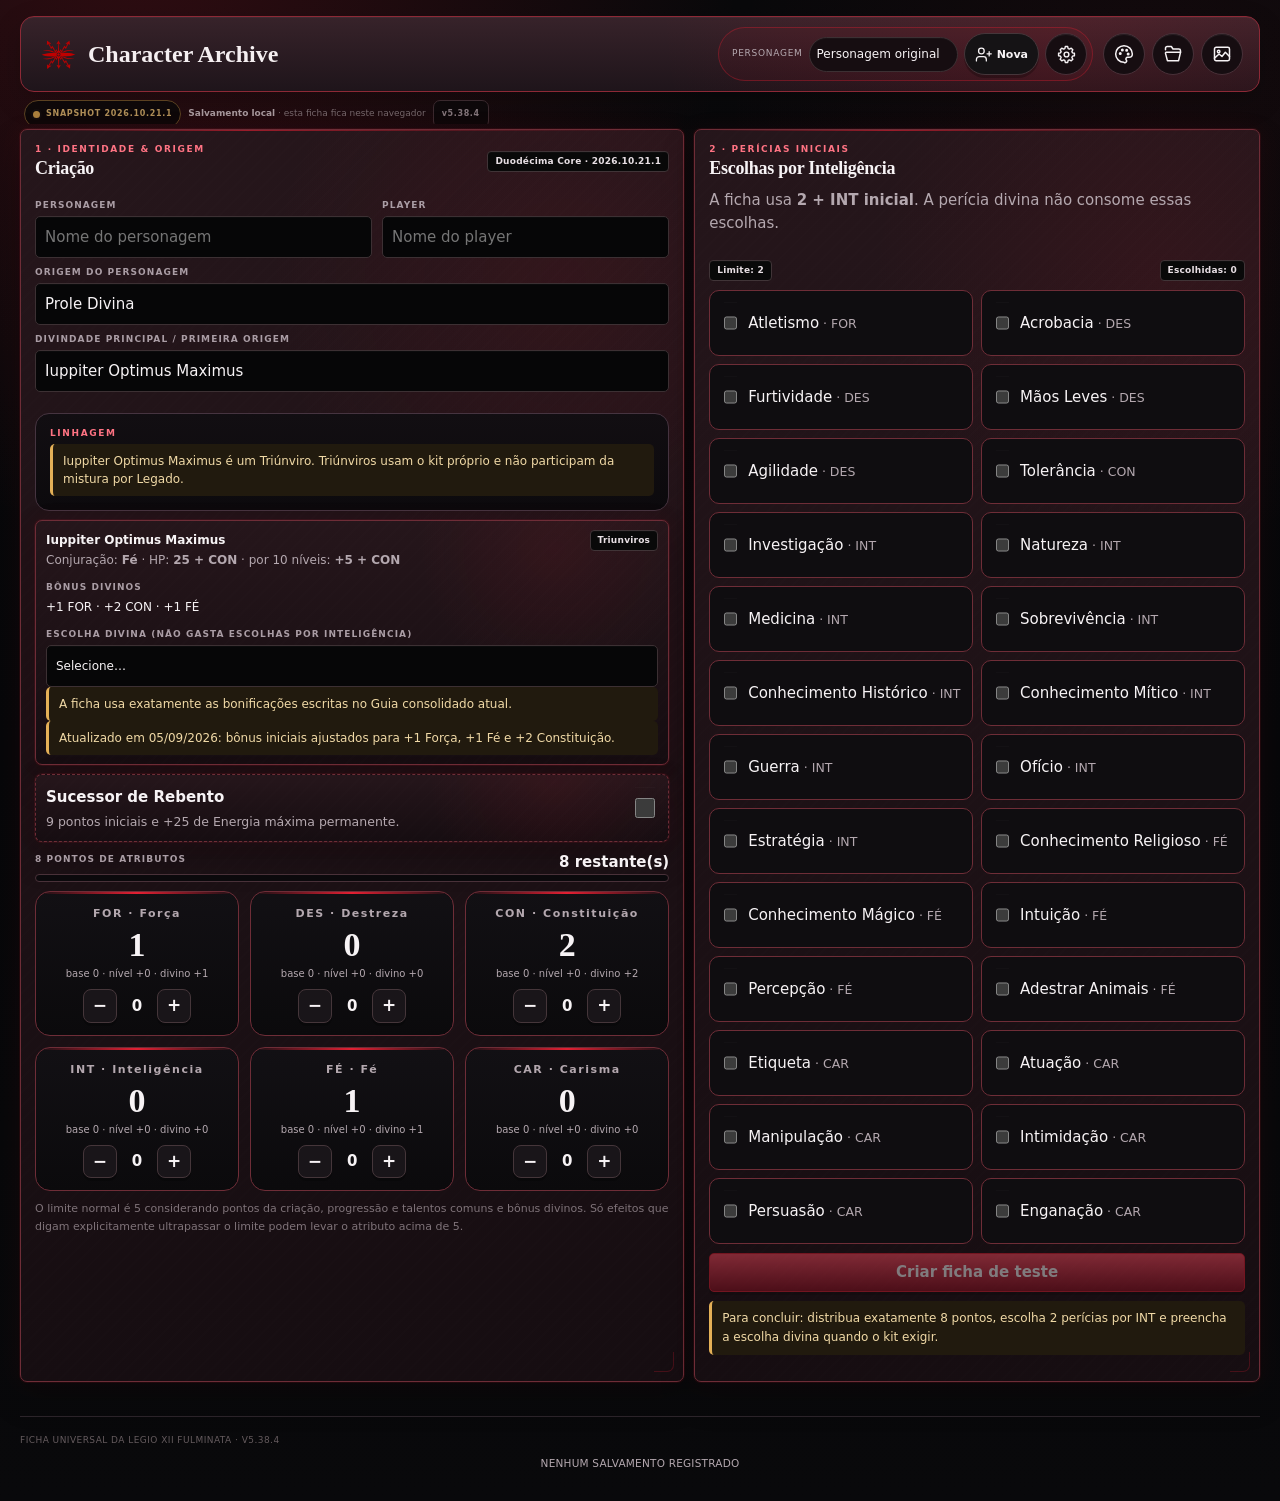
==== index.html @ 968c0056 "chore: publish archive import menu fix v5.38.4" ====
<!doctype html>
<html lang="pt-BR">
<head>
  <meta charset="utf-8">
  <meta name="viewport" content="width=device-width,initial-scale=1">
  <meta name="theme-color" content="#050505">
  <title>Character Archive — Legio XII Fulminata · v5.38.4</title>
  <link rel="stylesheet" href="styles-v511.css?v=v5.21.1-ability-deck-polish">
  <link rel="stylesheet" href="theme-consistency-v518.css?v=5.18.1">
  <link rel="stylesheet" href="critical-usability-v519.css?v=5.19.0">
  <link rel="stylesheet" href="visual-polish-v5191.css?v=5.21.1">
  <link rel="stylesheet" href="inventory-compact-v522.css?v=5.22.0">
  <link rel="stylesheet" href="multi-character-v523.css?v=5.23.1">
  <link rel="stylesheet" href="header-unified-v525.css?v=5.25.0">
  <link rel="stylesheet" href="mobile-stability-v526.css?v=5.26.0">
  <link rel="stylesheet" href="inventory-visual-v527.css?v=5.27.0">
  <link rel="stylesheet" href="visual-finish-v527.css?v=5.27.0">
  <link rel="stylesheet" href="backup-safety-v528.css?v=5.28.0">
  <link rel="stylesheet" href="motion-icons-v529.css?v=5.29.0">
  <link rel="stylesheet" href="interface-polish-v530.css?v=5.30.0">
  <link rel="stylesheet" href="safety-mobile-v532.css?v=5.32.0">
  <link rel="stylesheet" href="deck-reorder-v535.css?v=5.35.0">
  <link rel="stylesheet" href="diagnostics-v536.css?v=5.36.0">
  <link rel="stylesheet" href="skills-search-collapse-v537.css?v=5.37.2">
  <link rel="stylesheet" href="familiars-compact-v538.css?v=5.38.1">
</head>
<body data-theme="standard" data-mode="dark" data-palette="red" data-special="none">
  <div class="theme-ambient-layer theme-ambient-back" data-theme-layer="back" aria-hidden="true"></div>
  <div class="theme-ambient-layer theme-ambient-front" data-theme-layer="front" aria-hidden="true"></div>
  <main class="shell">
    <section class="archive-brandbar" aria-label="Identificação da ficha">
      <div class="archive-brand-copy">
        <span class="archive-brand-kicker">LEGIO XII FULMINATA</span>
        <strong>Character Archive</strong>
      </div>
      <div class="appearance-top-actions" aria-label="Aparência da ficha">
        <button id="themePaletteBtn" class="theme-toggle theme-palette-btn" type="button" aria-haspopup="dialog" aria-controls="themeDialog" title="Escolher tema padrão"><span id="themePaletteSwatch" class="theme-palette-swatch" aria-hidden="true"></span><span class="theme-toggle-copy"><small>TEMA</small><b id="themePaletteLabel">Vermelho · Dark</b></span></button>
        <button id="themeSpecialBtn" class="theme-toggle theme-special-btn" type="button" aria-haspopup="dialog" aria-controls="themeDialog" title="Escolher tema especial"><span id="themeSpecialSwatch" class="theme-special-swatch" aria-hidden="true">✦</span><span class="theme-toggle-copy"><small>ESPECIAL</small><b id="themeSpecialLabel">Nenhum</b></span></button>
      </div>
    </section>

    <header id="siteBanner" class="profile-cover profile-cover-pure" aria-label="Banner do personagem">
      <img id="siteBannerImage" class="profile-cover-image hidden" alt="Banner do personagem">
      <div id="siteBannerEmpty" class="profile-cover-empty" aria-hidden="true"></div>
    </header>

    <section class="archive-toolbar" aria-label="Arquivo e personalização da ficha">
      <div class="archive-toolbar-copy">
        <div id="coreStatus" class="core-status loading" title="Sincronizando regras"><i></i><span>CORE…</span></div>
        <span class="archive-save-note"><b>Salvamento local</b> · esta ficha fica neste navegador</span>
        <span class="version-chip" title="Versão da ficha">v5.38.4</span>
      </div>
      <div class="actions archive-actions">
        <button id="exportBtn" class="ghost small-btn" type="button">Exportar JSON</button>
        <button id="importJsonBtn" class="ghost small-btn" type="button" aria-controls="importInput">Importar JSON</button><input id="importInput" type="file" accept=".json,application/json" hidden aria-label="Selecionar arquivo JSON de ficha">
        <button id="backupsBtn" class="ghost small-btn" type="button">Backups</button>
        <button id="helpBtn" class="ghost small-btn" type="button">Ajuda</button>
        <label id="bannerBtn" class="primary file-btn small-btn banner-upload-label" for="bannerUploadInput" role="button" tabindex="0">Adicionar banner</label>
        <button id="editBannerBtn" class="ghost small-btn hidden" type="button">Ajustar recorte</button>
        <button id="clearBannerBtn" class="ghost small-btn hidden" type="button">Remover banner</button>
        <button id="resetBtn" class="danger small-btn" type="button">Resetar</button>
        <input id="bannerUploadInput" type="file" accept="image/*" hidden>
      </div>
    </section>

    <section id="creationView" class="grid two"></section>
    <section id="sheetView" class="hidden"></section>

    <footer><p>Ficha Universal da Legio XII Fulminata · v5.37.2</p></footer>
  </main>

  <dialog id="bannerCropDialog" class="banner-crop-dialog">
    <form method="dialog" class="banner-crop-card" id="bannerCropForm">
      <div class="row between banner-crop-head"><div><p class="eyebrow">BANNER</p><h2>Escolher recorte</h2><p class="muted compact">O banner fica fixo no topo. Arraste o enquadramento pelos controles até a imagem ficar como você quer.</p></div><button value="cancel" class="theme-dialog-close" aria-label="Fechar">×</button></div>
      <div class="banner-crop-viewport" id="bannerCropViewport"><img id="bannerCropPreview" alt="Prévia do recorte"></div>
      <div class="banner-crop-controls">
        <label><span>Horizontal</span><input id="bannerCropX" type="range" min="0" max="100" step="1" value="50"><b id="bannerCropXValue">50%</b></label>
        <label><span>Vertical</span><input id="bannerCropY" type="range" min="0" max="100" step="1" value="50"><b id="bannerCropYValue">50%</b></label>
        <label><span>Zoom</span><input id="bannerCropScale" type="range" min="100" max="220" step="1" value="100"><b id="bannerCropScaleValue">100%</b></label>
      </div>
      <div class="banner-crop-actions"><button type="button" id="bannerCropCancel" class="ghost">Cancelar</button><button type="button" id="bannerCropSave" class="primary">Salvar recorte</button></div>
    </form>
  </dialog>

  <dialog id="themeDialog" class="theme-dialog">
    <form method="dialog" class="theme-dialog-card">
      <div class="row between theme-dialog-head"><div><p class="eyebrow">APARÊNCIA</p><h2>Escolher tema</h2><p class="muted compact">Cada tema padrão já possui uma versão Dark e uma versão Light. Escolha a variação diretamente aqui; não existe mais um botão separado de modo.</p></div><button value="cancel" class="theme-dialog-close" aria-label="Fechar">×</button></div>
      <div class="theme-section-label "><b>Temas padrão</b><span>Cada cor em Dark e Light</span></div>
      <div class="theme-preset-grid" role="listbox" aria-label="Temas padrão">
        <article class="theme-preset-card" data-preset-palette="red" style="--choice:#d53645;--choice2:#7d1e2b;--choice-bg:#f6d9dd"><i class="theme-preset-swatch" aria-hidden="true"></i><div class="theme-preset-copy"><b>Vermelho</b><small>Legio XII</small></div><div class="theme-preset-actions" role="group" aria-label="Vermelho: escolher versão"><button type="button" data-palette-choice="red" data-theme-mode="dark">Dark</button><button type="button" data-palette-choice="red" data-theme-mode="light">Light</button></div></article>
        <article class="theme-preset-card" data-preset-palette="pink" style="--choice:#e44788;--choice2:#8f2856;--choice-bg:#f7d8e8"><i class="theme-preset-swatch" aria-hidden="true"></i><div class="theme-preset-copy"><b>Rosa</b><small>Rosa & vinho</small></div><div class="theme-preset-actions" role="group" aria-label="Rosa: escolher versão"><button type="button" data-palette-choice="pink" data-theme-mode="dark">Dark</button><button type="button" data-palette-choice="pink" data-theme-mode="light">Light</button></div></article>
        <article class="theme-preset-card" data-preset-palette="blue" style="--choice:#3f7fd8;--choice2:#234b89;--choice-bg:#dde9f8"><i class="theme-preset-swatch" aria-hidden="true"></i><div class="theme-preset-copy"><b>Azul</b><small>Azul imperial</small></div><div class="theme-preset-actions" role="group" aria-label="Azul: escolher versão"><button type="button" data-palette-choice="blue" data-theme-mode="dark">Dark</button><button type="button" data-palette-choice="blue" data-theme-mode="light">Light</button></div></article>
        <article class="theme-preset-card" data-preset-palette="orange" style="--choice:#dd702f;--choice2:#884019;--choice-bg:#f8e2d1"><i class="theme-preset-swatch" aria-hidden="true"></i><div class="theme-preset-copy"><b>Laranja</b><small>Âmbar quente</small></div><div class="theme-preset-actions" role="group" aria-label="Laranja: escolher versão"><button type="button" data-palette-choice="orange" data-theme-mode="dark">Dark</button><button type="button" data-palette-choice="orange" data-theme-mode="light">Light</button></div></article>
        <article class="theme-preset-card" data-preset-palette="green" style="--choice:#3f9b68;--choice2:#245f42;--choice-bg:#dcefe3"><i class="theme-preset-swatch" aria-hidden="true"></i><div class="theme-preset-copy"><b>Verde</b><small>Laurel</small></div><div class="theme-preset-actions" role="group" aria-label="Verde: escolher versão"><button type="button" data-palette-choice="green" data-theme-mode="dark">Dark</button><button type="button" data-palette-choice="green" data-theme-mode="light">Light</button></div></article>
        <article class="theme-preset-card" data-preset-palette="purple" style="--choice:#8a59cf;--choice2:#50307c;--choice-bg:#e8ddf5"><i class="theme-preset-swatch" aria-hidden="true"></i><div class="theme-preset-copy"><b>Roxo</b><small>Púrpura</small></div><div class="theme-preset-actions" role="group" aria-label="Roxo: escolher versão"><button type="button" data-palette-choice="purple" data-theme-mode="dark">Dark</button><button type="button" data-palette-choice="purple" data-theme-mode="light">Light</button></div></article>
        <article class="theme-preset-card" data-preset-palette="gold" style="--choice:#b88939;--choice2:#6f4d1c;--choice-bg:#f4e8c9"><i class="theme-preset-swatch" aria-hidden="true"></i><div class="theme-preset-copy"><b>Dourado</b><small>Aureum</small></div><div class="theme-preset-actions" role="group" aria-label="Dourado: escolher versão"><button type="button" data-palette-choice="gold" data-theme-mode="dark">Dark</button><button type="button" data-palette-choice="gold" data-theme-mode="light">Light</button></div></article>
        <article class="theme-preset-card" data-preset-palette="silver" style="--choice:#919aa8;--choice2:#535d69;--choice-bg:#e8ebef"><i class="theme-preset-swatch" aria-hidden="true"></i><div class="theme-preset-copy"><b>Prata</b><small>Argentum</small></div><div class="theme-preset-actions" role="group" aria-label="Prata: escolher versão"><button type="button" data-palette-choice="silver" data-theme-mode="dark">Dark</button><button type="button" data-palette-choice="silver" data-theme-mode="light">Light</button></div></article>
        <article class="theme-preset-card" data-preset-palette="wine" style="--choice:#9d3450;--choice2:#5d1c2e;--choice-bg:#ecdce1"><i class="theme-preset-swatch" aria-hidden="true"></i><div class="theme-preset-copy"><b>Vinho</b><small>Bordô</small></div><div class="theme-preset-actions" role="group" aria-label="Vinho: escolher versão"><button type="button" data-palette-choice="wine" data-theme-mode="dark">Dark</button><button type="button" data-palette-choice="wine" data-theme-mode="light">Light</button></div></article>
        <article class="theme-preset-card" data-preset-palette="teal" style="--choice:#319a92;--choice2:#1d5d59;--choice-bg:#d7eeec"><i class="theme-preset-swatch" aria-hidden="true"></i><div class="theme-preset-copy"><b>Teal</b><small>Verde-azulado</small></div><div class="theme-preset-actions" role="group" aria-label="Teal: escolher versão"><button type="button" data-palette-choice="teal" data-theme-mode="dark">Dark</button><button type="button" data-palette-choice="teal" data-theme-mode="light">Light</button></div></article>
        <article class="theme-preset-card" data-preset-palette="sepia" style="--choice:#9a6c45;--choice2:#5c3d25;--choice-bg:#eee2d7"><i class="theme-preset-swatch" aria-hidden="true"></i><div class="theme-preset-copy"><b>Sépia</b><small>Pergaminho</small></div><div class="theme-preset-actions" role="group" aria-label="Sépia: escolher versão"><button type="button" data-palette-choice="sepia" data-theme-mode="dark">Dark</button><button type="button" data-palette-choice="sepia" data-theme-mode="light">Light</button></div></article>
      </div>
      <div class="theme-section-label pastel-label"><b>Pastéis</b><span>Também disponíveis nos dois modos</span></div>
      <div class="theme-preset-grid" role="listbox" aria-label="Pastéis">
        <article class="theme-preset-card" data-preset-palette="blush" style="--choice:#d96b83;--choice2:#9f3e55;--choice-bg:#f7e1e6"><i class="theme-preset-swatch" aria-hidden="true"></i><div class="theme-preset-copy"><b>Blush</b><small>Rosa pastel</small></div><div class="theme-preset-actions" role="group" aria-label="Blush: escolher versão"><button type="button" data-palette-choice="blush" data-theme-mode="dark">Dark</button><button type="button" data-palette-choice="blush" data-theme-mode="light">Light</button></div></article>
        <article class="theme-preset-card" data-preset-palette="peach" style="--choice:#d98249;--choice2:#9a4f26;--choice-bg:#ffd6a5"><i class="theme-preset-swatch" aria-hidden="true"></i><div class="theme-preset-copy"><b>Peach</b><small>Pêssego</small></div><div class="theme-preset-actions" role="group" aria-label="Peach: escolher versão"><button type="button" data-palette-choice="peach" data-theme-mode="dark">Dark</button><button type="button" data-palette-choice="peach" data-theme-mode="light">Light</button></div></article>
        <article class="theme-preset-card" data-preset-palette="lilac" style="--choice:#9c78cf;--choice2:#684597;--choice-bg:#e6d6f7"><i class="theme-preset-swatch" aria-hidden="true"></i><div class="theme-preset-copy"><b>Lilac</b><small>Lilás</small></div><div class="theme-preset-actions" role="group" aria-label="Lilac: escolher versão"><button type="button" data-palette-choice="lilac" data-theme-mode="dark">Dark</button><button type="button" data-palette-choice="lilac" data-theme-mode="light">Light</button></div></article>
        <article class="theme-preset-card" data-preset-palette="sage" style="--choice:#6f9f70;--choice2:#456c49;--choice-bg:#d6ead4"><i class="theme-preset-swatch" aria-hidden="true"></i><div class="theme-preset-copy"><b>Sage</b><small>Sálvia</small></div><div class="theme-preset-actions" role="group" aria-label="Sage: escolher versão"><button type="button" data-palette-choice="sage" data-theme-mode="dark">Dark</button><button type="button" data-palette-choice="sage" data-theme-mode="light">Light</button></div></article>
        <article class="theme-preset-card" data-preset-palette="lemon" style="--choice:#c69c2e;--choice2:#856315;--choice-bg:#fef3b0"><i class="theme-preset-swatch" aria-hidden="true"></i><div class="theme-preset-copy"><b>Lemon</b><small>Amarelo suave</small></div><div class="theme-preset-actions" role="group" aria-label="Lemon: escolher versão"><button type="button" data-palette-choice="lemon" data-theme-mode="dark">Dark</button><button type="button" data-palette-choice="lemon" data-theme-mode="light">Light</button></div></article>
        <article class="theme-preset-card" data-preset-palette="mauve" style="--choice:#a47ba8;--choice2:#6c4c70;--choice-bg:#e6d6e7"><i class="theme-preset-swatch" aria-hidden="true"></i><div class="theme-preset-copy"><b>Mauve</b><small>Malva</small></div><div class="theme-preset-actions" role="group" aria-label="Mauve: escolher versão"><button type="button" data-palette-choice="mauve" data-theme-mode="dark">Dark</button><button type="button" data-palette-choice="mauve" data-theme-mode="light">Light</button></div></article>
        <article class="theme-preset-card" data-preset-palette="coral" style="--choice:#e16f63;--choice2:#a64038;--choice-bg:#ffc1b6"><i class="theme-preset-swatch" aria-hidden="true"></i><div class="theme-preset-copy"><b>Coral</b><small>Coral pastel</small></div><div class="theme-preset-actions" role="group" aria-label="Coral: escolher versão"><button type="button" data-palette-choice="coral" data-theme-mode="dark">Dark</button><button type="button" data-palette-choice="coral" data-theme-mode="light">Light</button></div></article>
        <article class="theme-preset-card" data-preset-palette="aqua" style="--choice:#5caaa5;--choice2:#347470;--choice-bg:#d0f0ed"><i class="theme-preset-swatch" aria-hidden="true"></i><div class="theme-preset-copy"><b>Aqua</b><small>Verde-água</small></div><div class="theme-preset-actions" role="group" aria-label="Aqua: escolher versão"><button type="button" data-palette-choice="aqua" data-theme-mode="dark">Dark</button><button type="button" data-palette-choice="aqua" data-theme-mode="light">Light</button></div></article>
        <article class="theme-preset-card" data-preset-palette="sand" style="--choice:#a87a47;--choice2:#6f4d2b;--choice-bg:#ead8b0"><i class="theme-preset-swatch" aria-hidden="true"></i><div class="theme-preset-copy"><b>Sand</b><small>Areia</small></div><div class="theme-preset-actions" role="group" aria-label="Sand: escolher versão"><button type="button" data-palette-choice="sand" data-theme-mode="dark">Dark</button><button type="button" data-palette-choice="sand" data-theme-mode="light">Light</button></div></article>
        <article class="theme-preset-card" data-preset-palette="sky" style="--choice:#789acf;--choice2:#4a6591;--choice-bg:#dce6f7"><i class="theme-preset-swatch" aria-hidden="true"></i><div class="theme-preset-copy"><b>Sky</b><small>Azul suave</small></div><div class="theme-preset-actions" role="group" aria-label="Sky: escolher versão"><button type="button" data-palette-choice="sky" data-theme-mode="dark">Dark</button><button type="button" data-palette-choice="sky" data-theme-mode="light">Light</button></div></article>
      </div>
      <div class="theme-section-label mono-label"><b>Monocromáticos</b><span>Preto, grafite e pérola</span></div>
      <div class="theme-preset-grid" role="listbox" aria-label="Monocromáticos">
        <article class="theme-preset-card" data-preset-palette="mono-black" style="--choice:#2f2f32;--choice2:#0e0e10;--choice-bg:#e4e4e6"><i class="theme-preset-swatch" aria-hidden="true"></i><div class="theme-preset-copy"><b>Mono Black</b><small>Grafite</small></div><div class="theme-preset-actions" role="group" aria-label="Mono Black: escolher versão"><button type="button" data-palette-choice="mono-black" data-theme-mode="dark">Dark</button><button type="button" data-palette-choice="mono-black" data-theme-mode="light">Light</button></div></article>
        <article class="theme-preset-card" data-preset-palette="mono-white" style="--choice:#e9e9e9;--choice2:#9f9f9f;--choice-bg:#f1f1f1"><i class="theme-preset-swatch" aria-hidden="true"></i><div class="theme-preset-copy"><b>Mono White</b><small>Pérola</small></div><div class="theme-preset-actions" role="group" aria-label="Mono White: escolher versão"><button type="button" data-palette-choice="mono-white" data-theme-mode="dark">Dark</button><button type="button" data-palette-choice="mono-white" data-theme-mode="light">Light</button></div></article>
      </div>
      <div class="theme-section-label special-label"><b>Temas especiais</b><span>Efeitos visuais completos, independentes das paletas</span></div>
      <div class="special-theme-grid" role="listbox" aria-label="Temas especiais">
        <button type="button" class="theme-choice special-theme-choice" data-special-choice="none" style="--choice:#787075;--choice2:#282427;--choice-bg:#ddd7d9"><i></i><span><b>Nenhum</b><small>Usar o tema padrão escolhido</small></span></button>
        <button type="button" class="theme-choice special-theme-choice fire-theme-choice" data-special-choice="fire" style="--choice:#ff671f;--choice2:#6e1607;--choice-bg:#261008"><i>🔥</i><span><b>Fogo</b><small>Carvão · brasa · incandescência</small></span></button>
        <button type="button" class="theme-choice special-theme-choice snow-theme-choice" data-special-choice="snow" style="--choice:#78aeca;--choice2:#244e67;--choice-bg:#eaf3f7"><i>❄</i><span><b>Neve</b><small>Gelo · geada · flocos</small></span></button>
      </div>
      <div class="theme-section-label exclusive-label"><b>Temas exclusivos</b><span>Instalados somente neste navegador</span></div>
      <section class="exclusive-theme-manager" aria-label="Temas exclusivos">
        <div class="exclusive-theme-upload-row">
          <label class="primary exclusive-theme-upload">↑ Upar tema exclusivo<input id="exclusiveThemeInput" type="file" accept=".duodecima-theme,application/json" hidden></label>
          <button id="exclusiveThemeDeactivate" type="button" class="ghost">Usar tema padrão</button>
        </div>
        <p class="muted compact exclusive-theme-help">O arquivo <b>.duodecima-theme</b> pode instalar CSS, imagens e fontes embutidas. O tema fica neste dispositivo; o JSON da personagem guarda somente qual tema está ativo.</p>
        <div id="exclusiveThemeList" class="exclusive-theme-list" aria-live="polite"></div>
      </section>
      <div class="theme-dialog-foot"><span>Paletas e temas especiais acompanham o JSON. Temas exclusivos precisam estar instalados no dispositivo.</span><button value="cancel" class="primary">Concluir</button></div>
    </form>
  </dialog>
  <dialog id="backupDialog" class="theme-dialog">
    <form method="dialog" class="theme-dialog-card backup-dialog-card">
      <div class="row between theme-dialog-head"><div><p class="eyebrow">SEGURANÇA</p><h2>Backups da ficha</h2><p class="muted compact">A ficha salva checkpoints automáticos antes de resetar, criar outra ficha ou importar um JSON, além de manter backups periódicos neste navegador.</p></div><button value="cancel" class="theme-dialog-close" aria-label="Fechar">×</button></div>
      <div class="backup-dialog-actions"><button type="button" id="backupNowBtn" class="primary small-btn">Criar backup agora</button><span class="muted">Até 8 backups automáticos. Backups protegidos não são removidos automaticamente; revise os antigos se o espaço ficar baixo.</span></div>
      <div id="backupList" class="backup-list" aria-live="polite"></div>
      <p class="muted compact backup-local-note">Os backups ficam neste navegador. Para uma cópia fora do dispositivo, continue usando Exportar JSON.</p>
    </form>
  </dialog>

  <dialog id="helpDialog" class="help-dialog">
    <form method="dialog" class="help-dialog-card">
      <div class="row between"><div><p class="eyebrow">AJUDA RÁPIDA</p><h2>Arquivo da ficha</h2></div><button value="cancel" aria-label="Fechar">×</button></div>
      <p>A ficha salva automaticamente no navegador. Exporte um JSON sempre que fizer alterações importantes para manter um backup fora do navegador.</p>
      <p>As rolagens continuam sendo feitas pelo Discord. Esta página funciona como referência visual e mecânica durante as missões.</p>
      <button class="primary" value="cancel">Entendi</button>
    </form>
  </dialog>
  <div class="fire-embers" aria-hidden="true"><i></i><i></i><i></i><i></i><i></i><i></i><i></i><i></i><i></i><i></i><i></i><i></i><i></i><i></i><i></i><i></i><i></i><i></i></div>
  <div class="fire-flame-bed" aria-hidden="true"><i></i><i></i><i></i><i></i><i></i><i></i><i></i><i></i><i></i></div>
  <div class="fire-heat-haze" aria-hidden="true"></div>
  <div class="snow-fall" aria-hidden="true"><i></i><i></i><i></i><i></i><i></i><i></i><i></i><i></i><i></i><i></i><i></i><i></i><i></i><i></i><i></i><i></i><i></i><i></i><i></i><i></i><i></i><i></i><i></i><i></i></div>
  <div class="snow-fall-front" aria-hidden="true"><i></i><i></i><i></i><i></i><i></i><i></i><i></i><i></i><i></i><i></i><i></i><i></i><i></i><i></i></div>
  <div class="snow-mist" aria-hidden="true"></div>
  <div class="snow-drift" aria-hidden="true"></div>

  <div id="toast" class="toast hidden"></div>
  <script src="skills-v511.js?v=5.11.0"></script>
  <script src="gods-v511.js?v=5.11.0"></script>
  <script src="abilities-v511.js?v=5.11.0"></script>
  <script src="abilities-extra-v55.js?v=5.5.0"></script>
  <script src="system-v55.js?v=v5.21.1-ability-deck-polish"></script>
  <script src="talents-v55.js?v=5.5.0"></script>
  <script src="magic-v55.js?v=5.5.0"></script>
  <script src="roma-v55.js?v=5.5.0"></script>
  <script src="familiars-v55.js?v=5.5.0"></script>
  <script src="core-bridge-v511.js?v=v5.21.1-ability-deck-polish-core"></script>
  <script src="integrity-validation-v536.js?v=5.36.0"></script>
  <script src="multi-character-v523.js?v=5.32.0"></script>
  <script src="io-recovery-v51515.js?v=5.38.3-import-stable"></script>
  <script src="bootstrap-v511.js?v=5.38.3"></script>
  <script src="inventory-compact-v522.js?v=5.27.0"></script>
  <script src="header-unified-v525.js?v=5.38.4"></script>
  <script src="legio-logo.js?v=5.26.0"></script>
  <script src="mobile-stability-v526.js?v=5.26.0"></script>
  <script src="motion-icons-v529.js?v=5.32.0"></script>
  <script src="interface-polish-v530.js?v=5.30.0"></script>
  <script src="safety-mobile-v532.js?v=5.32.0"></script>
  <script src="deck-reorder-v535.js?v=5.35.0"></script>
  <script src="diagnostics-v536.js?v=5.36.0"></script>
  <script src="skills-search-collapse-v537.js?v=5.37.0"></script>
</body>
</html>
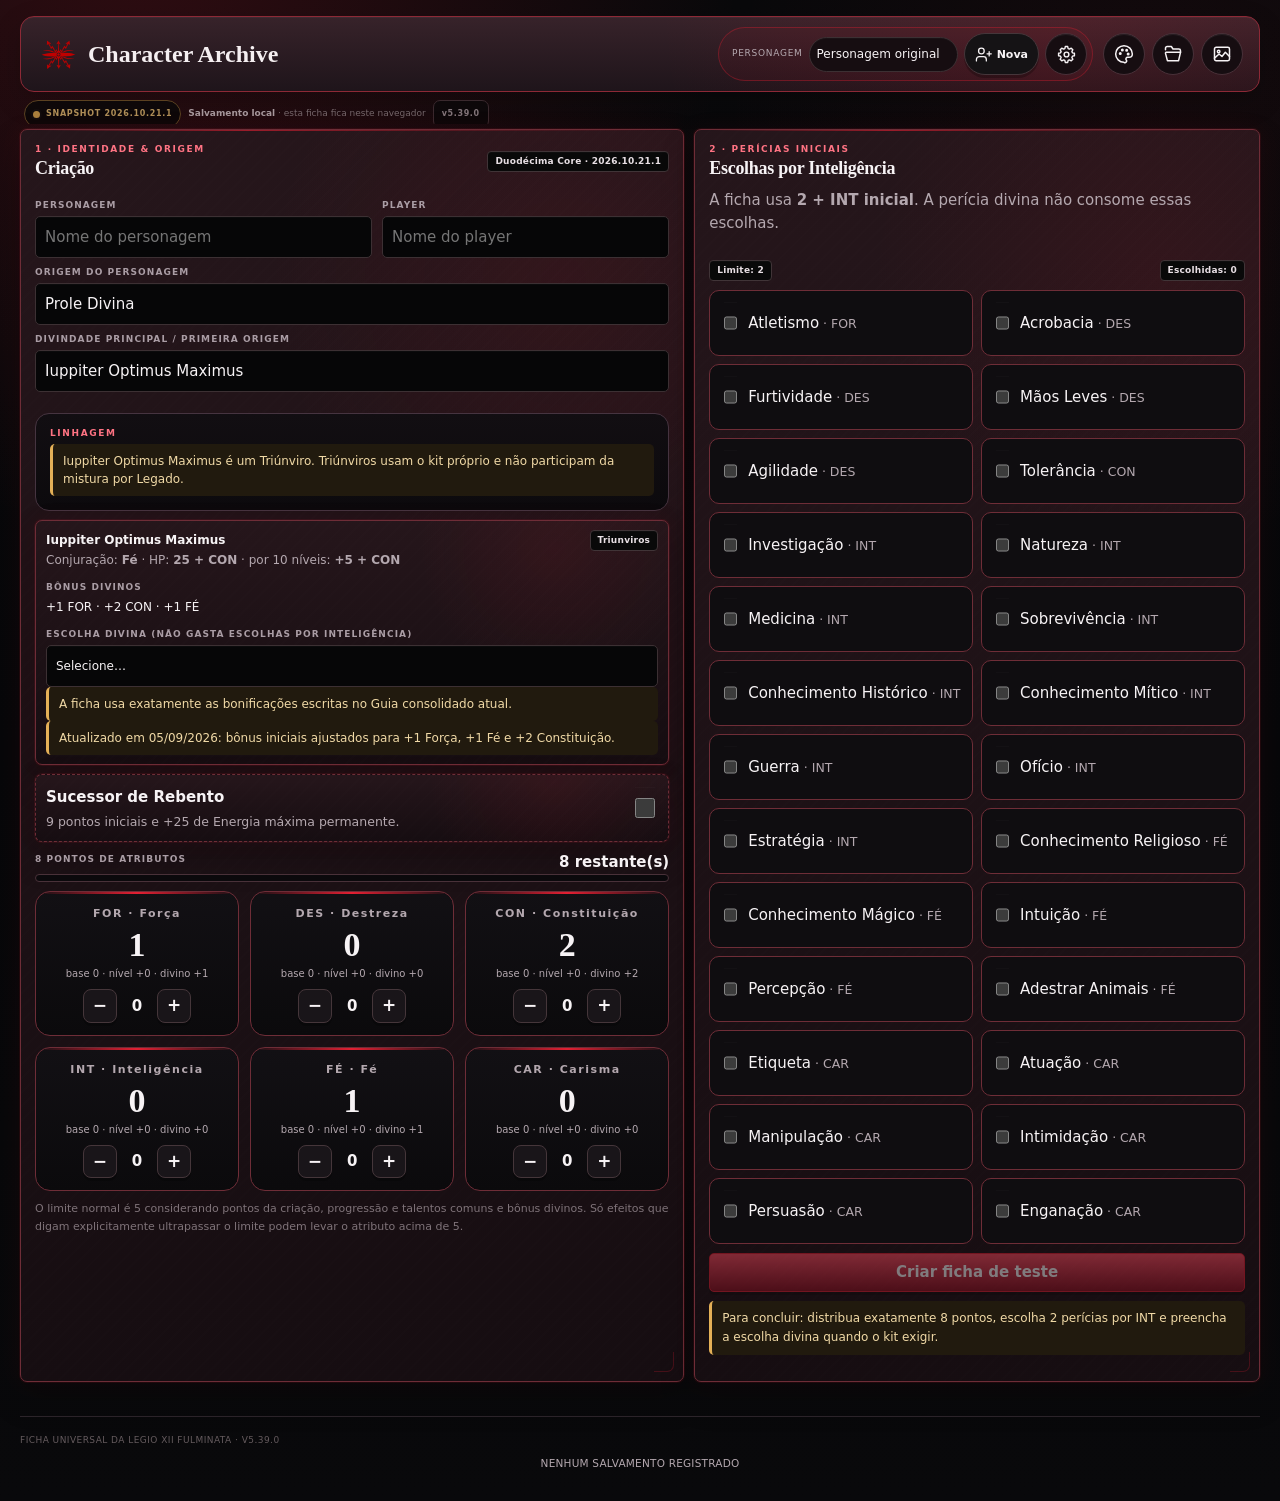
==== commit 40a48eba: "chore: release corrected inventory layout v5.39.0" ====
--- a/index.html
+++ b/index.html
@@ -4,7 +4,7 @@
   <meta charset="utf-8">
   <meta name="viewport" content="width=device-width,initial-scale=1">
   <meta name="theme-color" content="#050505">
-  <title>Character Archive — Legio XII Fulminata · v5.38.4</title>
+  <title>Character Archive — Legio XII Fulminata · v5.39.0</title>
   <link rel="stylesheet" href="styles-v511.css?v=v5.21.1-ability-deck-polish">
   <link rel="stylesheet" href="theme-consistency-v518.css?v=5.18.1">
   <link rel="stylesheet" href="critical-usability-v519.css?v=5.19.0">
@@ -13,7 +13,7 @@
   <link rel="stylesheet" href="multi-character-v523.css?v=5.23.1">
   <link rel="stylesheet" href="header-unified-v525.css?v=5.25.0">
   <link rel="stylesheet" href="mobile-stability-v526.css?v=5.26.0">
-  <link rel="stylesheet" href="inventory-visual-v527.css?v=5.27.0">
+  <link rel="stylesheet" href="inventory-visual-v527.css?v=5.39.0">
   <link rel="stylesheet" href="visual-finish-v527.css?v=5.27.0">
   <link rel="stylesheet" href="backup-safety-v528.css?v=5.28.0">
   <link rel="stylesheet" href="motion-icons-v529.css?v=5.29.0">
@@ -48,7 +48,7 @@
       <div class="archive-toolbar-copy">
         <div id="coreStatus" class="core-status loading" title="Sincronizando regras"><i></i><span>CORE…</span></div>
         <span class="archive-save-note"><b>Salvamento local</b> · esta ficha fica neste navegador</span>
-        <span class="version-chip" title="Versão da ficha">v5.38.4</span>
+        <span class="version-chip" title="Versão da ficha">v5.39.0</span>
       </div>
       <div class="actions archive-actions">
         <button id="exportBtn" class="ghost small-btn" type="button">Exportar JSON</button>
--- a/inventory-visual-v527.css
+++ b/inventory-visual-v527.css
@@ -236,3 +236,106 @@
   [data-pane="inventory"] *,
   .unified-menu-content{scroll-behavior:auto!important;transition-duration:.01ms!important;animation-duration:.01ms!important}
 }
+
+/* v5.39.0 — conserto do layout de adição ao inventário.
+   Cada bloco ocupa sua própria linha: introdução, modos de criação e busca. */
+[data-pane="inventory"] > .inventory-toolbar-card.card{
+  display:grid!important;
+  grid-template-columns:minmax(0,1fr)!important;
+  grid-auto-flow:row!important;
+  align-items:stretch!important;
+  gap:12px!important;
+  padding:16px!important;
+  min-width:0!important;
+}
+[data-pane="inventory"] > .inventory-toolbar-card.card > div:first-child{
+  grid-column:1/-1!important;
+  grid-row:auto!important;
+  min-width:0!important;
+}
+[data-pane="inventory"] > .inventory-toolbar-card.card > .inventory-toolbar-grid.inventory-toolbar-grid--priority{
+  grid-column:1/-1!important;
+  grid-row:auto!important;
+  display:grid!important;
+  grid-template-columns:repeat(2,minmax(0,1fr))!important;
+  gap:12px!important;
+  align-items:start!important;
+  width:100%!important;
+  max-width:100%!important;
+  min-width:0!important;
+}
+[data-pane="inventory"] .inventory-toolbar-grid--priority > .inventory-import-card,
+[data-pane="inventory"] .inventory-toolbar-grid--priority > .inventory-manual-card{
+  box-sizing:border-box!important;
+  display:block!important;
+  position:relative!important;
+  width:100%!important;
+  max-width:100%!important;
+  min-width:0!important;
+  margin:0!important;
+  padding:12px!important;
+}
+[data-pane="inventory"] .inventory-manual-row{
+  display:grid!important;
+  grid-template-columns:minmax(0,1fr) auto!important;
+  gap:8px!important;
+  width:100%!important;
+  min-width:0!important;
+  align-items:center!important;
+}
+[data-pane="inventory"] .inventory-manual-row select{
+  width:100%!important;
+  max-width:100%!important;
+  min-width:0!important;
+}
+[data-pane="inventory"] .inventory-manual-row button{
+  width:auto!important;
+  flex:none!important;
+  white-space:nowrap!important;
+}
+[data-pane="inventory"] .inventory-library-picker,
+[data-pane="inventory"] .inventory-library-panel,
+[data-pane="inventory"] .inventory-library-controls{
+  max-width:100%!important;
+  min-width:0!important;
+  box-sizing:border-box!important;
+}
+[data-pane="inventory"] > .inventory-toolbar-card.card > .inventory-filter-row{
+  grid-column:1/-1!important;
+  grid-row:auto!important;
+  display:grid!important;
+  grid-template-columns:minmax(0,1fr) minmax(150px,.38fr)!important;
+  gap:10px!important;
+  width:100%!important;
+  min-width:0!important;
+  margin:0!important;
+}
+[data-pane="inventory"] .inventory-filter-row > input,
+[data-pane="inventory"] .inventory-filter-row > select{
+  width:100%!important;
+  min-width:0!important;
+  max-width:100%!important;
+  box-sizing:border-box!important;
+}
+[data-pane="inventory"] > .inventory-toolbar-card.card > .inventory-help-inline{
+  grid-column:1/-1!important;
+  grid-row:auto!important;
+  min-width:0!important;
+  width:100%!important;
+  box-sizing:border-box!important;
+}
+@media(max-width:840px){
+  [data-pane="inventory"] > .inventory-toolbar-card.card > .inventory-toolbar-grid.inventory-toolbar-grid--priority{
+    grid-template-columns:minmax(0,1fr)!important;
+  }
+}
+@media(max-width:540px){
+  [data-pane="inventory"] > .inventory-toolbar-card.card{padding:12px!important;gap:10px!important}
+  [data-pane="inventory"] > .inventory-toolbar-card.card > .inventory-filter-row{
+    grid-template-columns:minmax(0,1fr)!important;
+  }
+  [data-pane="inventory"] .inventory-manual-row{
+    grid-template-columns:minmax(0,1fr)!important;
+  }
+  [data-pane="inventory"] .inventory-manual-row button{width:100%!important}
+}
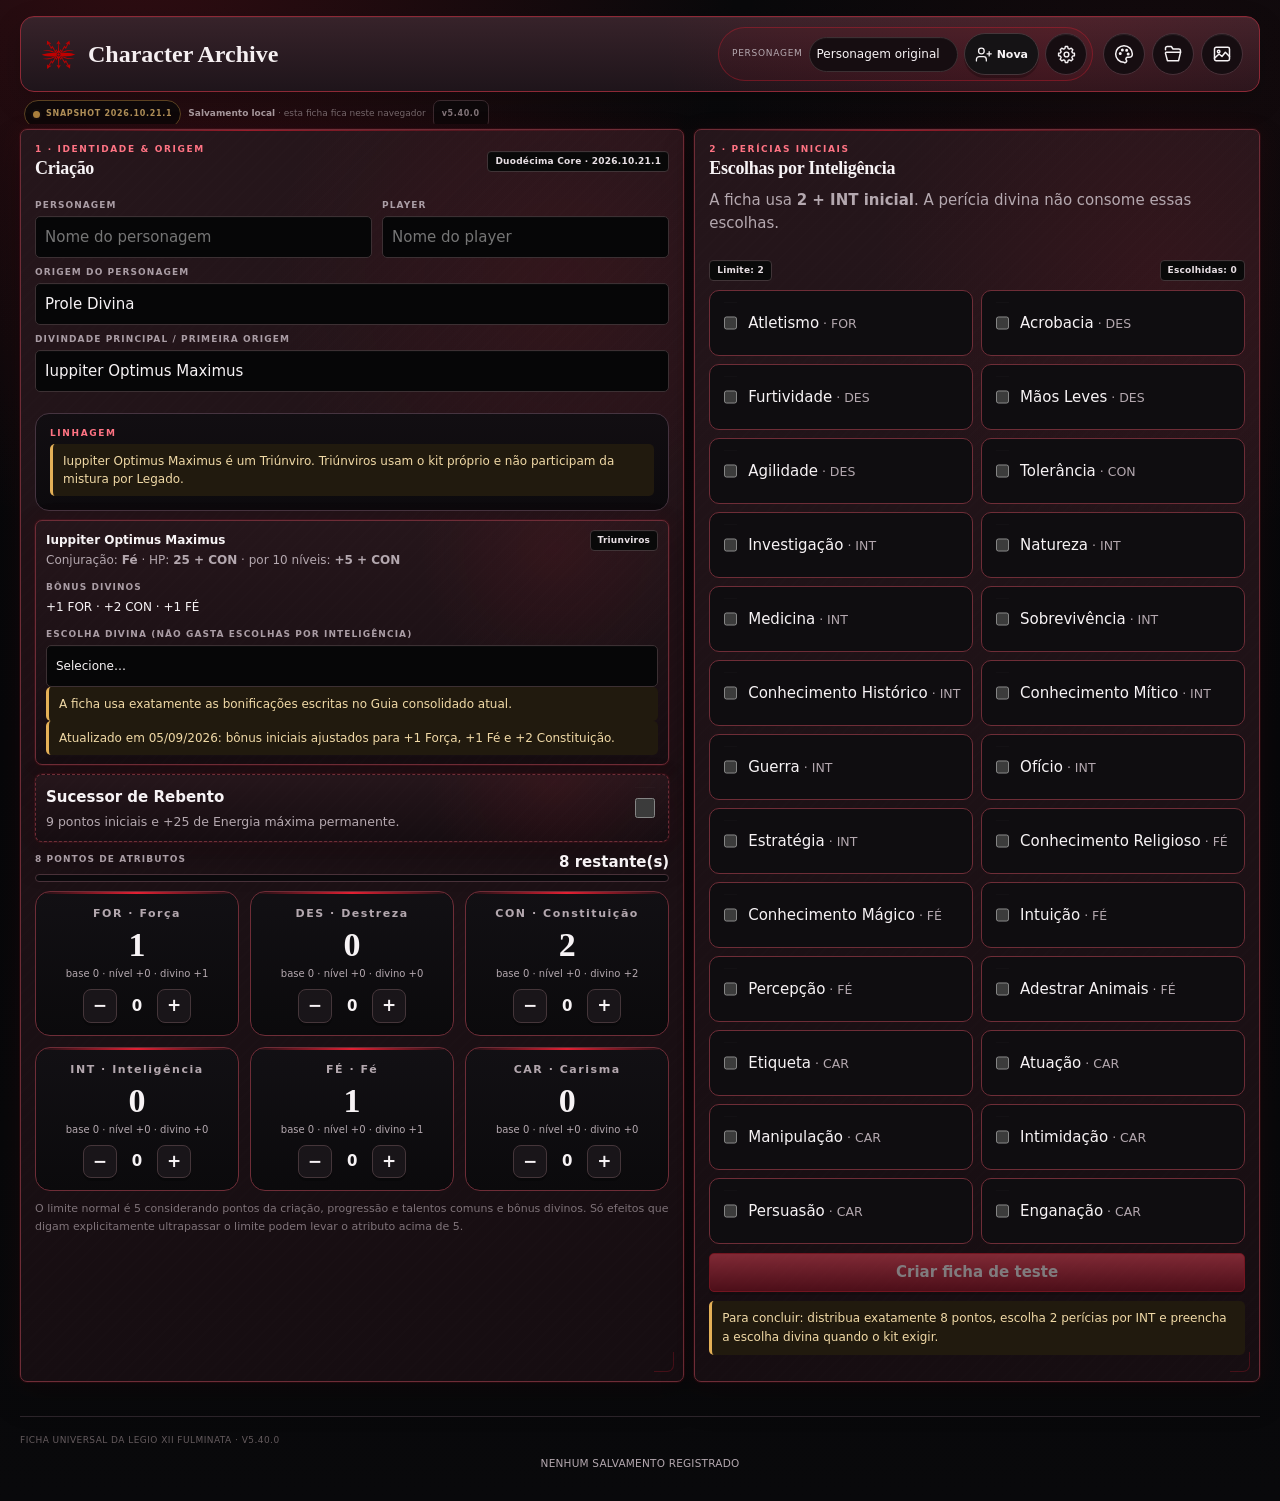
==== commit c25ccfee: "chore: cache-bust large-sheet import/export bridge v5.40" ====
--- a/index.html
+++ b/index.html
@@ -4,7 +4,7 @@
   <meta charset="utf-8">
   <meta name="viewport" content="width=device-width,initial-scale=1">
   <meta name="theme-color" content="#050505">
-  <title>Character Archive — Legio XII Fulminata · v5.39.0</title>
+  <title>Character Archive — Legio XII Fulminata · v5.40.0</title>
   <link rel="stylesheet" href="styles-v511.css?v=v5.21.1-ability-deck-polish">
   <link rel="stylesheet" href="theme-consistency-v518.css?v=5.18.1">
   <link rel="stylesheet" href="critical-usability-v519.css?v=5.19.0">
@@ -48,7 +48,7 @@
       <div class="archive-toolbar-copy">
         <div id="coreStatus" class="core-status loading" title="Sincronizando regras"><i></i><span>CORE…</span></div>
         <span class="archive-save-note"><b>Salvamento local</b> · esta ficha fica neste navegador</span>
-        <span class="version-chip" title="Versão da ficha">v5.39.0</span>
+        <span class="version-chip" title="Versão da ficha">v5.40.0</span>
       </div>
       <div class="actions archive-actions">
         <button id="exportBtn" class="ghost small-btn" type="button">Exportar JSON</button>
@@ -172,9 +172,10 @@
   <script src="familiars-v55.js?v=5.5.0"></script>
   <script src="core-bridge-v511.js?v=v5.21.1-ability-deck-polish-core"></script>
   <script src="integrity-validation-v536.js?v=5.36.0"></script>
-  <script src="multi-character-v523.js?v=5.32.0"></script>
-  <script src="io-recovery-v51515.js?v=5.38.3-import-stable"></script>
-  <script src="bootstrap-v511.js?v=5.38.3"></script>
+  <script src="large-character-storage-v540.js?v=5.40.0"></script>
+  <script src="multi-character-v523.js?v=5.40.0"></script>
+  <script src="io-recovery-v51515.js?v=5.40.0"></script>
+  <script src="bootstrap-v511.js?v=5.40.0"></script>
   <script src="inventory-compact-v522.js?v=5.27.0"></script>
   <script src="header-unified-v525.js?v=5.38.4"></script>
   <script src="legio-logo.js?v=5.26.0"></script>
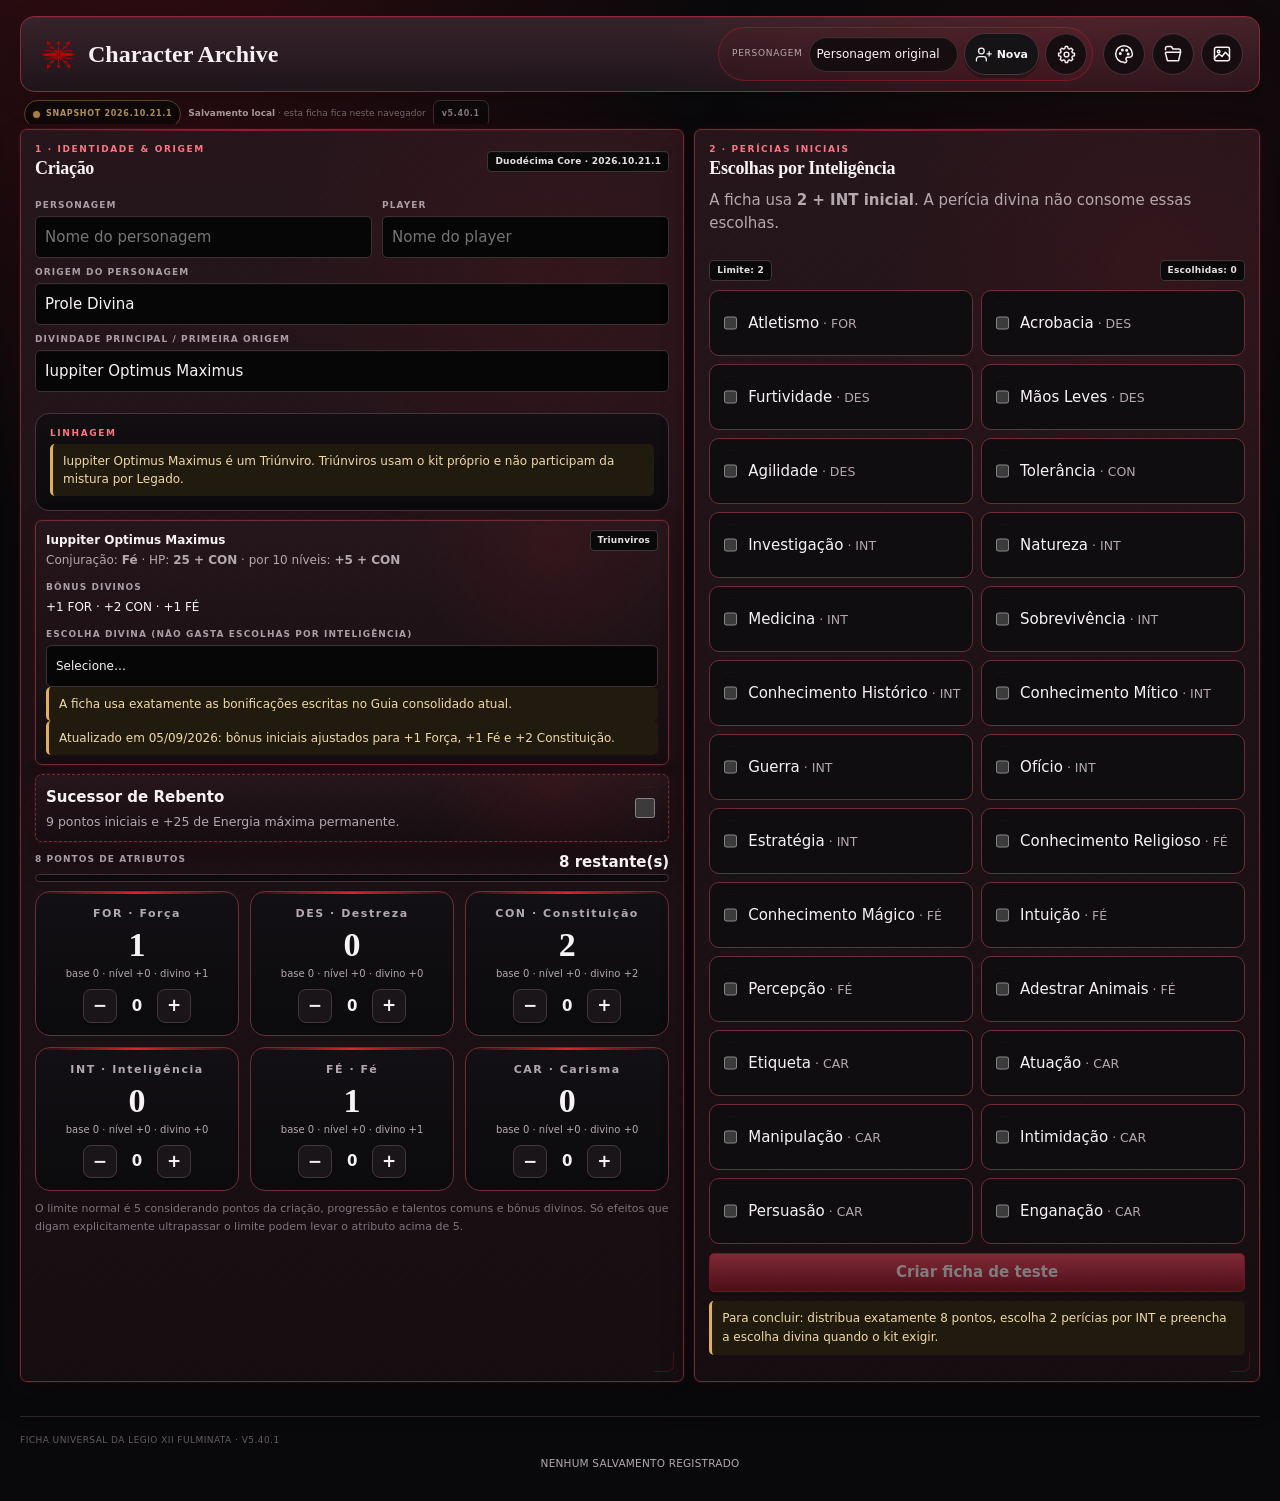
==== commit 9c41b8a4: "chore: activate bounded Core load and large import v5.40.1" ====
--- a/index.html
+++ b/index.html
@@ -4,7 +4,7 @@
   <meta charset="utf-8">
   <meta name="viewport" content="width=device-width,initial-scale=1">
   <meta name="theme-color" content="#050505">
-  <title>Character Archive — Legio XII Fulminata · v5.40.0</title>
+  <title>Character Archive — Legio XII Fulminata · v5.40.1</title>
   <link rel="stylesheet" href="styles-v511.css?v=v5.21.1-ability-deck-polish">
   <link rel="stylesheet" href="theme-consistency-v518.css?v=5.18.1">
   <link rel="stylesheet" href="critical-usability-v519.css?v=5.19.0">
@@ -48,7 +48,7 @@
       <div class="archive-toolbar-copy">
         <div id="coreStatus" class="core-status loading" title="Sincronizando regras"><i></i><span>CORE…</span></div>
         <span class="archive-save-note"><b>Salvamento local</b> · esta ficha fica neste navegador</span>
-        <span class="version-chip" title="Versão da ficha">v5.40.0</span>
+        <span class="version-chip" title="Versão da ficha">v5.40.1</span>
       </div>
       <div class="actions archive-actions">
         <button id="exportBtn" class="ghost small-btn" type="button">Exportar JSON</button>
@@ -170,12 +170,12 @@
   <script src="magic-v55.js?v=5.5.0"></script>
   <script src="roma-v55.js?v=5.5.0"></script>
   <script src="familiars-v55.js?v=5.5.0"></script>
-  <script src="core-bridge-v511.js?v=v5.21.1-ability-deck-polish-core"></script>
+  <script src="core-bridge-v511.js?v=5.40.1-core-timeout"></script>
   <script src="integrity-validation-v536.js?v=5.36.0"></script>
   <script src="large-character-storage-v540.js?v=5.40.0"></script>
   <script src="multi-character-v523.js?v=5.40.0"></script>
   <script src="io-recovery-v51515.js?v=5.40.0"></script>
-  <script src="bootstrap-v511.js?v=5.40.0"></script>
+  <script src="bootstrap-v511.js?v=5.40.1"></script>
   <script src="inventory-compact-v522.js?v=5.27.0"></script>
   <script src="header-unified-v525.js?v=5.38.4"></script>
   <script src="legio-logo.js?v=5.26.0"></script>
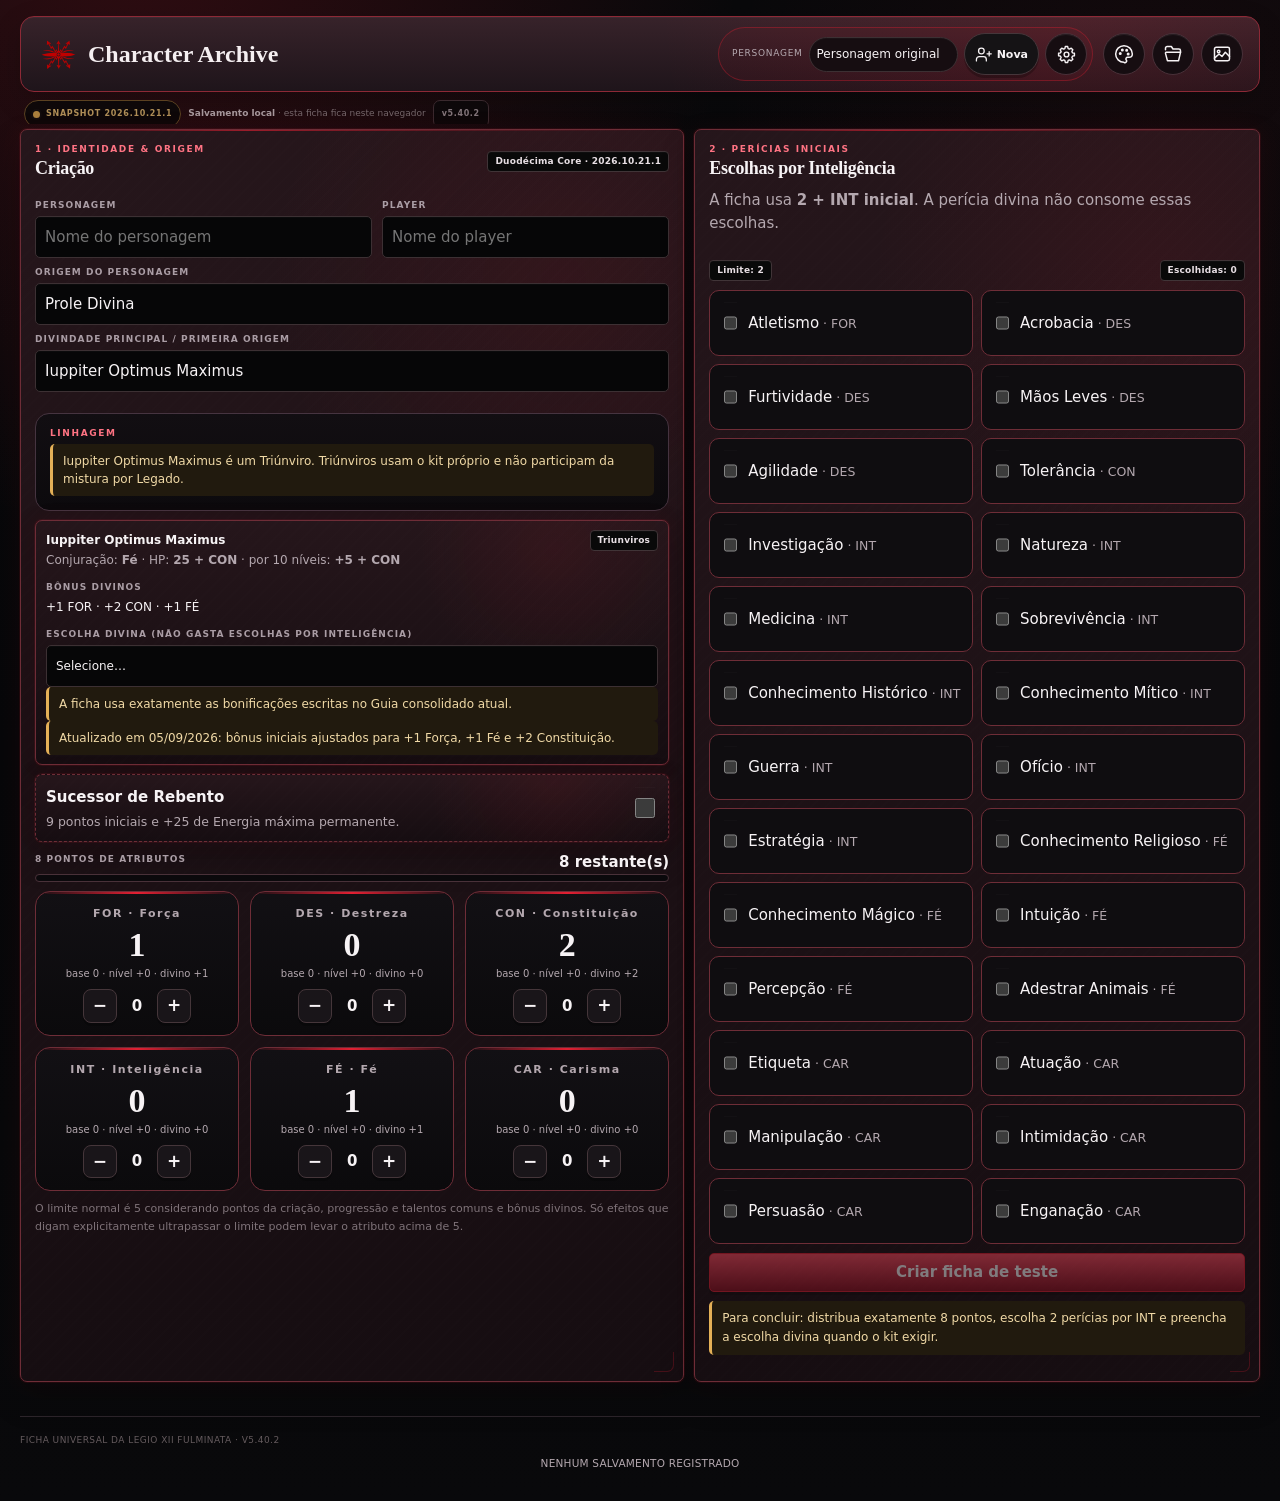
==== commit 88aab9c9: "chore: version import confirmation persistence as v5.40.2" ====
--- a/index.html
+++ b/index.html
@@ -4,7 +4,7 @@
   <meta charset="utf-8">
   <meta name="viewport" content="width=device-width,initial-scale=1">
   <meta name="theme-color" content="#050505">
-  <title>Character Archive — Legio XII Fulminata · v5.40.1</title>
+  <title>Character Archive — Legio XII Fulminata · v5.40.2</title>
   <link rel="stylesheet" href="styles-v511.css?v=v5.21.1-ability-deck-polish">
   <link rel="stylesheet" href="theme-consistency-v518.css?v=5.18.1">
   <link rel="stylesheet" href="critical-usability-v519.css?v=5.19.0">
@@ -48,7 +48,7 @@
       <div class="archive-toolbar-copy">
         <div id="coreStatus" class="core-status loading" title="Sincronizando regras"><i></i><span>CORE…</span></div>
         <span class="archive-save-note"><b>Salvamento local</b> · esta ficha fica neste navegador</span>
-        <span class="version-chip" title="Versão da ficha">v5.40.1</span>
+        <span class="version-chip" title="Versão da ficha">v5.40.2</span>
       </div>
       <div class="actions archive-actions">
         <button id="exportBtn" class="ghost small-btn" type="button">Exportar JSON</button>
@@ -170,12 +170,12 @@
   <script src="magic-v55.js?v=5.5.0"></script>
   <script src="roma-v55.js?v=5.5.0"></script>
   <script src="familiars-v55.js?v=5.5.0"></script>
-  <script src="core-bridge-v511.js?v=5.40.1-core-timeout"></script>
+  <script src="core-bridge-v511.js?v=v5.21.1-ability-deck-polish-core"></script>
   <script src="integrity-validation-v536.js?v=5.36.0"></script>
   <script src="large-character-storage-v540.js?v=5.40.0"></script>
   <script src="multi-character-v523.js?v=5.40.0"></script>
-  <script src="io-recovery-v51515.js?v=5.40.0"></script>
-  <script src="bootstrap-v511.js?v=5.40.1"></script>
+  <script src="io-recovery-v51515.js?v=5.40.2"></script>
+  <script src="bootstrap-v511.js?v=5.40.2"></script>
   <script src="inventory-compact-v522.js?v=5.27.0"></script>
   <script src="header-unified-v525.js?v=5.38.4"></script>
   <script src="legio-logo.js?v=5.26.0"></script>
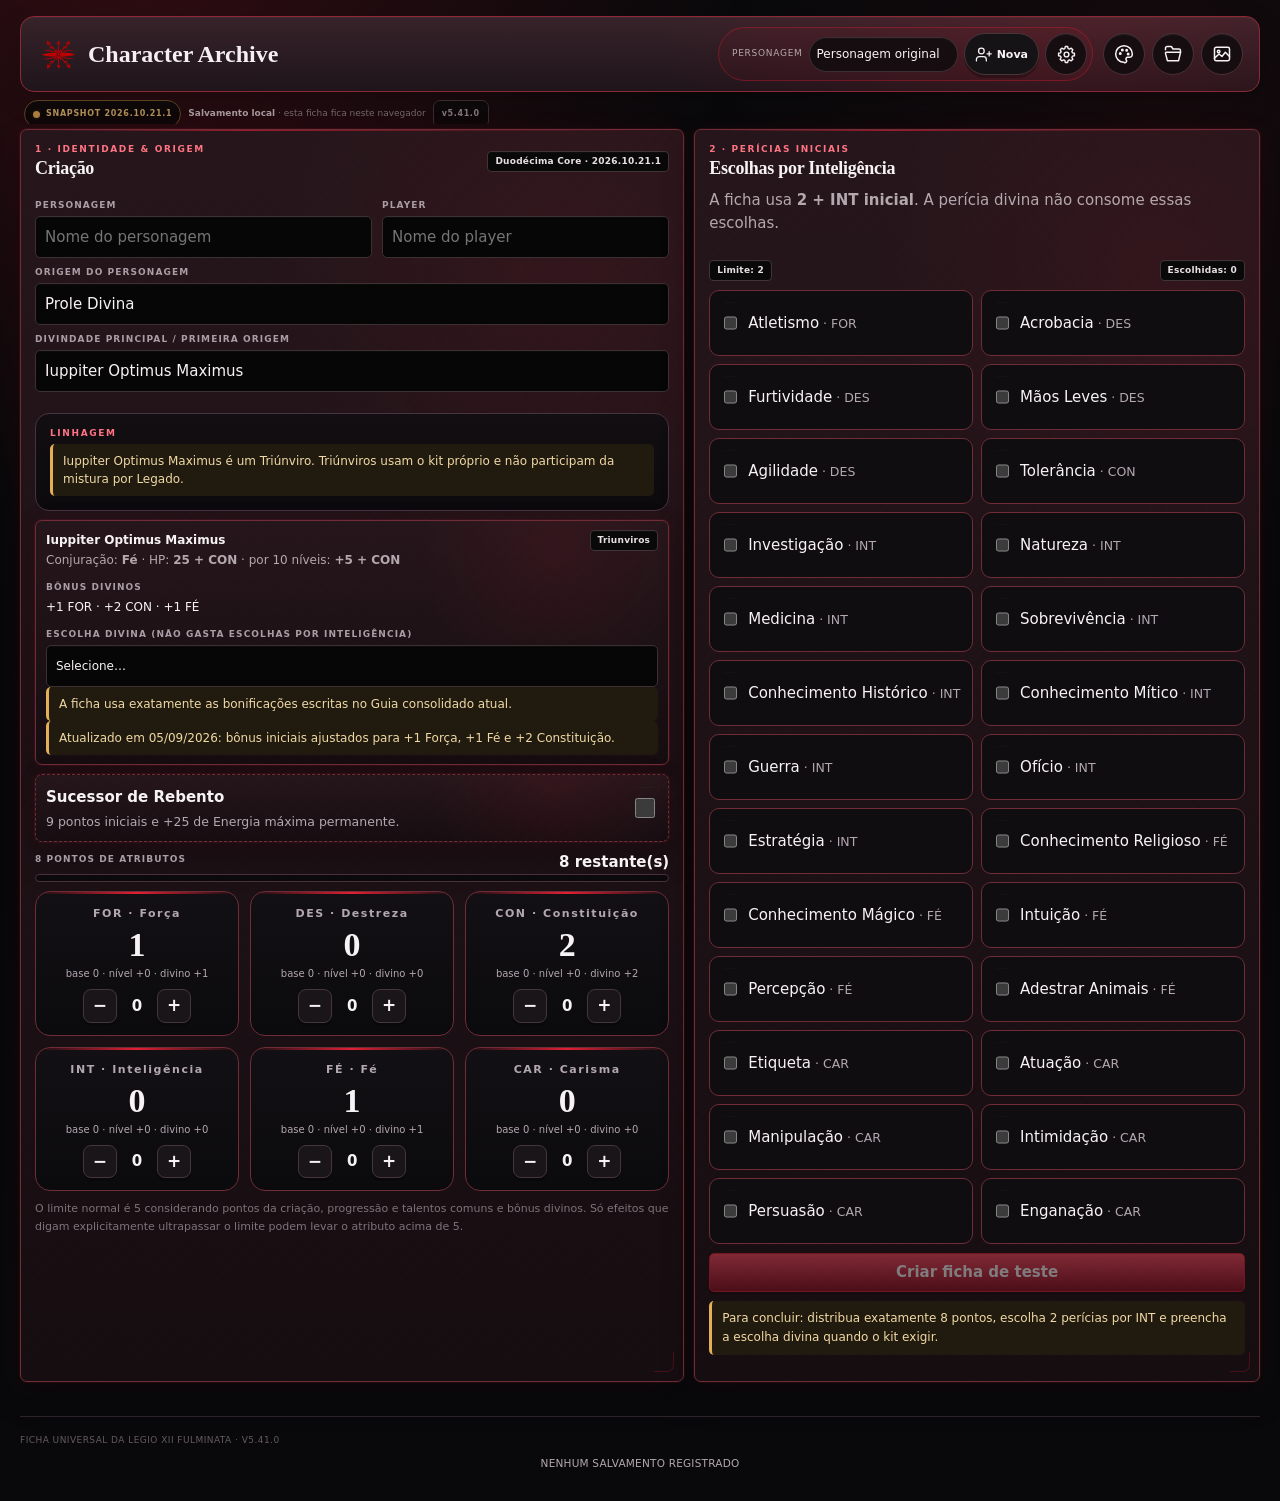
==== commit 41a56997: "release: ficha 5.41.0 magic, Vulcano crafting and ability rules" ====
--- a/index.html
+++ b/index.html
@@ -4,7 +4,7 @@
   <meta charset="utf-8">
   <meta name="viewport" content="width=device-width,initial-scale=1">
   <meta name="theme-color" content="#050505">
-  <title>Character Archive — Legio XII Fulminata · v5.40.2</title>
+  <title>Character Archive — Legio XII Fulminata · v5.41.0</title>
   <link rel="stylesheet" href="styles-v511.css?v=v5.21.1-ability-deck-polish">
   <link rel="stylesheet" href="theme-consistency-v518.css?v=5.18.1">
   <link rel="stylesheet" href="critical-usability-v519.css?v=5.19.0">
@@ -23,6 +23,7 @@
   <link rel="stylesheet" href="diagnostics-v536.css?v=5.36.0">
   <link rel="stylesheet" href="skills-search-collapse-v537.css?v=5.37.2">
   <link rel="stylesheet" href="familiars-compact-v538.css?v=5.38.1">
+  <link rel="stylesheet" href="craftsmanship-v541.css?v=5.41.0">
 </head>
 <body data-theme="standard" data-mode="dark" data-palette="red" data-special="none">
   <div class="theme-ambient-layer theme-ambient-back" data-theme-layer="back" aria-hidden="true"></div>
@@ -48,7 +49,7 @@
       <div class="archive-toolbar-copy">
         <div id="coreStatus" class="core-status loading" title="Sincronizando regras"><i></i><span>CORE…</span></div>
         <span class="archive-save-note"><b>Salvamento local</b> · esta ficha fica neste navegador</span>
-        <span class="version-chip" title="Versão da ficha">v5.40.2</span>
+        <span class="version-chip" title="Versão da ficha">v5.41.0</span>
       </div>
       <div class="actions archive-actions">
         <button id="exportBtn" class="ghost small-btn" type="button">Exportar JSON</button>
@@ -170,12 +171,12 @@
   <script src="magic-v55.js?v=5.5.0"></script>
   <script src="roma-v55.js?v=5.5.0"></script>
   <script src="familiars-v55.js?v=5.5.0"></script>
-  <script src="core-bridge-v511.js?v=v5.21.1-ability-deck-polish-core"></script>
+  <script src="core-bridge-v511.js?v=5.41.0-rules-20261115"></script>
   <script src="integrity-validation-v536.js?v=5.36.0"></script>
   <script src="large-character-storage-v540.js?v=5.40.0"></script>
   <script src="multi-character-v523.js?v=5.40.0"></script>
   <script src="io-recovery-v51515.js?v=5.40.2"></script>
-  <script src="bootstrap-v511.js?v=5.40.2"></script>
+  <script src="bootstrap-v511.js?v=5.41.0"></script>
   <script src="inventory-compact-v522.js?v=5.27.0"></script>
   <script src="header-unified-v525.js?v=5.38.4"></script>
   <script src="legio-logo.js?v=5.26.0"></script>
--- a/craftsmanship-v541.css
+++ b/craftsmanship-v541.css
@@ -0,0 +1,34 @@
+/* Ficha 5.41 · item forjado por Vulcano */
+#sheetView .vulcano-craft-toggle{
+  display:inline-flex;
+  align-items:center;
+  flex-wrap:wrap;
+  gap:8px;
+  padding:9px 12px;
+  margin:10px 0;
+  border:1px solid var(--line,rgba(167,143,119,.25));
+  border-radius:9px;
+  background:var(--panel2,rgba(255,255,255,.03));
+  font-size:12px;
+  line-height:1.45;
+  font-weight:650;
+  max-width:100%;
+  cursor:pointer;
+}
+#sheetView .vulcano-craft-toggle input{
+  accent-color:var(--red,#ae354b);
+  width:17px;
+  height:17px;
+  flex:none;
+}
+#sheetView .vulcano-craft-toggle:has(input:checked){
+  border-color:color-mix(in srgb,var(--red,#ae354b) 55%,var(--line,#3d3436));
+}
+#sheetView .vulcano-craft-toggle:focus-within{
+  outline:2px solid var(--red,#ae354b);
+  outline-offset:2px;
+}
+@media(max-width:600px){
+  #sheetView .weapon-editor-head .row{flex-wrap:wrap}
+  #sheetView .vulcano-craft-toggle{margin:8px 0;font-size:12px}
+}
